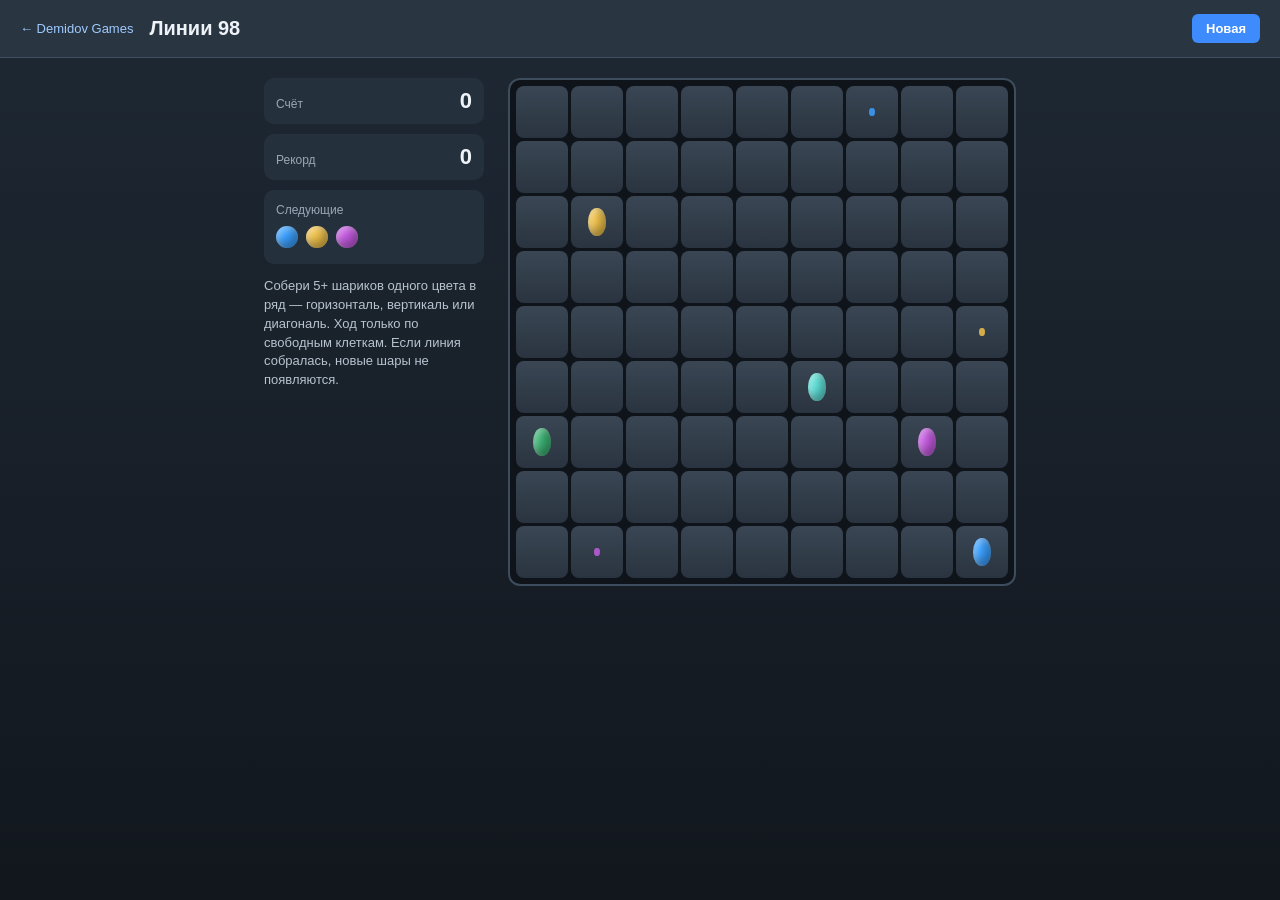
==== lines/index.html @ be08083f "feat: add Pentix and Lines 98 to the portal Pentomino tetris and classic color-lines so the catalog " ====
<!DOCTYPE html>
<html lang="ru">
<head>
  <meta charset="UTF-8" />
  <meta name="viewport" content="width=device-width, initial-scale=1, maximum-scale=1, user-scalable=no" />
  <title>Линии 98 — Demidov Games</title>
  <meta name="description" content="Классические цветные линии: 9×9, пять в ряд, шарики едут только по свободному пути." />
  <link rel="icon" href="favicon.svg" type="image/svg+xml" />
  <link rel="stylesheet" href="styles.css" />
</head>
<body>
  <header class="bar">
    <a class="home" href="/">← Demidov Games</a>
    <h1>Линии 98</h1>
    <button type="button" id="newGame">Новая</button>
  </header>

  <main class="wrap">
    <aside class="side">
      <div class="stat"><span>Счёт</span><b id="score">0</b></div>
      <div class="stat"><span>Рекорд</span><b id="best">0</b></div>
      <div class="next-box">
        <span>Следующие</span>
        <div id="next" class="next"></div>
      </div>
      <p class="help">Собери 5+ шариков одного цвета в ряд — горизонталь, вертикаль или диагональ. Ход только по свободным клеткам. Если линия собралась, новые шары не появляются.</p>
    </aside>
    <div class="board" id="board" role="grid" aria-label="Поле 9 на 9"></div>
  </main>

  <p class="toast" id="toast" hidden>Нет пути</p>
  <script src="game.js"></script>
</body>
</html>
---- lines/styles.css ----
* { box-sizing: border-box; }
html, body { margin: 0; padding: 0; }
body {
  min-height: 100vh;
  font-family: Tahoma, "Segoe UI", sans-serif;
  background: linear-gradient(180deg, #1e2833, #12171e);
  color: #eef3f8;
  -webkit-user-select: none;
  user-select: none;
}
.bar {
  display: flex;
  align-items: center;
  gap: 16px;
  padding: 14px 20px;
  background: #2a3542;
  border-bottom: 1px solid #3d4d5e;
}
.home { color: #9ecbff; text-decoration: none; font-size: 13px; }
h1 { font-size: 20px; margin: 0 auto 0 0; font-weight: 700; }
button {
  font: 700 13px Tahoma, sans-serif;
  padding: 7px 14px;
  border: 0;
  border-radius: 6px;
  background: #3d8bfd;
  color: #fff;
  cursor: pointer;
}
.wrap {
  max-width: 920px;
  margin: 0 auto;
  padding: 20px 16px 40px;
  display: flex;
  gap: 24px;
  flex-wrap: wrap;
  justify-content: center;
}
.side { width: 220px; }
.stat {
  background: #24303c;
  border-radius: 10px;
  padding: 10px 12px;
  margin-bottom: 10px;
  display: flex;
  justify-content: space-between;
  align-items: baseline;
}
.stat span { color: #9aa8b6; font-size: 12px; }
.stat b { font-size: 22px; }
.next-box {
  background: #24303c;
  border-radius: 10px;
  padding: 10px 12px;
  margin-bottom: 12px;
}
.next-box span { color: #9aa8b6; font-size: 12px; }
.next { display: flex; gap: 8px; margin-top: 8px; min-height: 28px; }
.help { font-size: 13px; line-height: 1.45; color: #b7c4d0; }

.board {
  display: grid;
  grid-template-columns: repeat(9, var(--cell, 52px));
  grid-template-rows: repeat(9, var(--cell, 52px));
  gap: 3px;
  padding: 8px;
  background: #0f141a;
  border-radius: 12px;
  box-shadow: inset 0 0 0 2px #3d4d5e;
}
.cell {
  background: linear-gradient(#3a4654, #2a3440);
  border-radius: 8px;
  display: grid;
  place-items: center;
  cursor: pointer;
  position: relative;
}
.cell.path { background: #35506c; }
.cell.goal { outline: 2px solid #9ecbff; }
.ball {
  width: 72%;
  height: 72%;
  border-radius: 50%;
  box-shadow: inset -4px -5px 8px rgba(0,0,0,.35), inset 3px 3px 6px rgba(255,255,255,.4);
}
.ball.sel { animation: bounce .45s ease-in-out infinite alternate; }
.hint {
  width: 22%;
  height: 22%;
  border-radius: 50%;
  opacity: .85;
}
@keyframes bounce { from { transform: translateY(0); } to { transform: translateY(-6px); } }

.toast {
  position: fixed;
  left: 50%;
  bottom: 24px;
  transform: translateX(-50%);
  background: #3a2a2a;
  color: #ffd0d0;
  padding: 8px 14px;
  border-radius: 8px;
  font-size: 13px;
}

@media (max-width: 640px) {
  :root { --cell: 34px; }
  .side { width: 100%; order: 2; }
  .bar { flex-wrap: wrap; }
}
@media (min-width: 641px) and (max-width: 900px) {
  :root { --cell: 44px; }
}
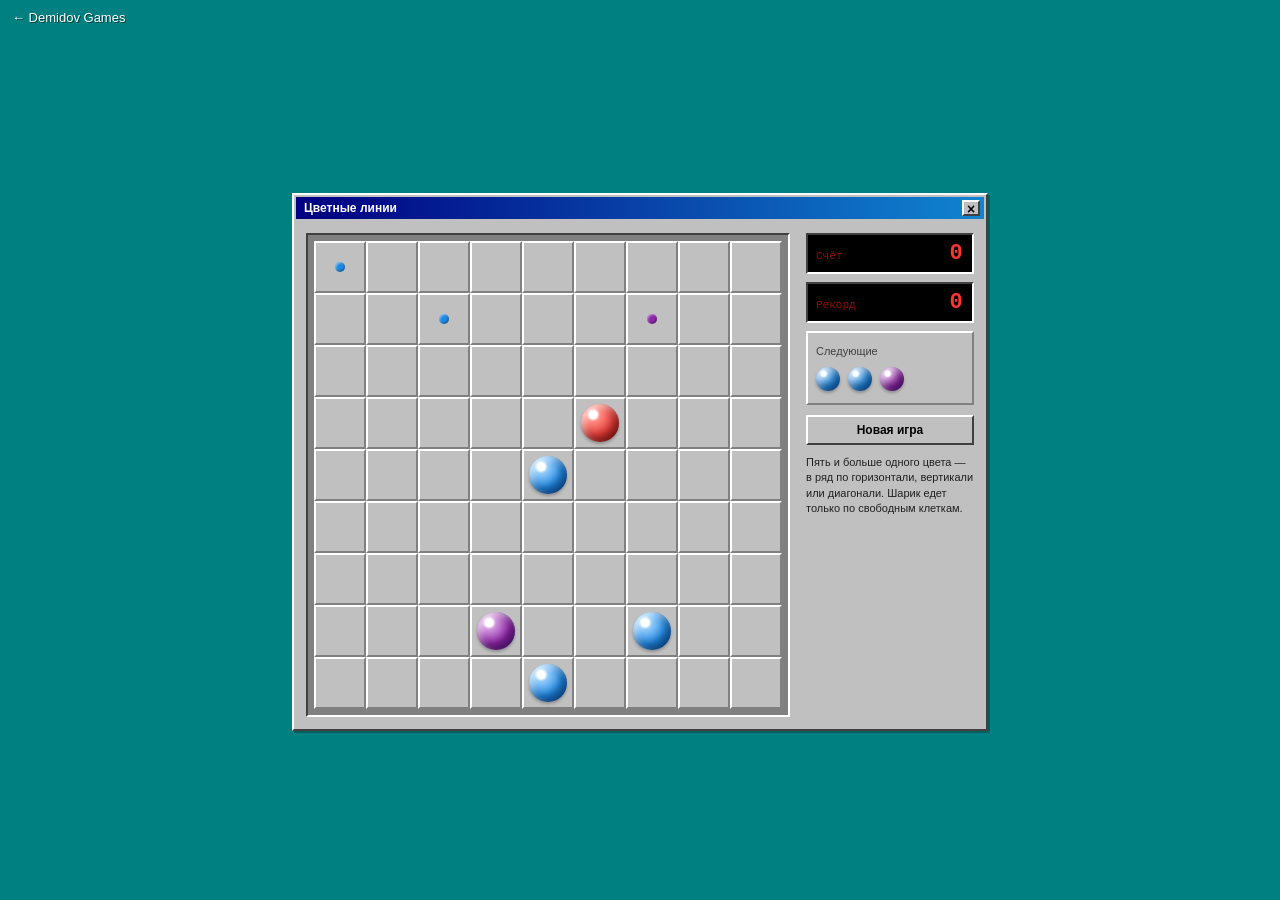
==== commit 9ab710bc: "feat: bring games closer to the originals Swap mines for pixel-perfect winmine.html, restyle Lines 9" ====
--- a/lines/index.html
+++ b/lines/index.html
@@ -4,30 +4,39 @@
   <meta charset="UTF-8" />
   <meta name="viewport" content="width=device-width, initial-scale=1, maximum-scale=1, user-scalable=no" />
   <title>Линии 98 — Demidov Games</title>
-  <meta name="description" content="Классические цветные линии: 9×9, пять в ряд, шарики едут только по свободному пути." />
+  <meta name="description" content="Цветные линии: поле 9×9, пять шариков в ряд, ход по свободному пути." />
   <link rel="icon" href="favicon.svg" type="image/svg+xml" />
   <link rel="stylesheet" href="styles.css" />
 </head>
 <body>
-  <header class="bar">
-    <a class="home" href="/">← Demidov Games</a>
-    <h1>Линии 98</h1>
-    <button type="button" id="newGame">Новая</button>
-  </header>
-
-  <main class="wrap">
-    <aside class="side">
-      <div class="stat"><span>Счёт</span><b id="score">0</b></div>
-      <div class="stat"><span>Рекорд</span><b id="best">0</b></div>
-      <div class="next-box">
-        <span>Следующие</span>
-        <div id="next" class="next"></div>
+  <a class="home" href="/">← Demidov Games</a>
+  <div class="desk">
+    <div class="win">
+      <div class="titlebar">
+        <span>Цветные линии</span>
+        <a class="x" href="/" aria-label="На портал">×</a>
       </div>
-      <p class="help">Собери 5+ шариков одного цвета в ряд — горизонталь, вертикаль или диагональ. Ход только по свободным клеткам. Если линия собралась, новые шары не появляются.</p>
-    </aside>
-    <div class="board" id="board" role="grid" aria-label="Поле 9 на 9"></div>
-  </main>
-
+      <div class="work">
+        <div class="board" id="board" role="grid" aria-label="Поле 9 на 9"></div>
+        <aside class="side">
+          <div class="lcd">
+            <span>Счёт</span>
+            <b id="score">0</b>
+          </div>
+          <div class="lcd">
+            <span>Рекорд</span>
+            <b id="best">0</b>
+          </div>
+          <div class="next-box">
+            <span>Следующие</span>
+            <div id="next" class="next"></div>
+          </div>
+          <button type="button" id="newGame">Новая игра</button>
+          <p class="help">Пять и больше одного цвета — в ряд по горизонтали, вертикали или диагонали. Шарик едет только по свободным клеткам.</p>
+        </aside>
+      </div>
+    </div>
+  </div>
   <p class="toast" id="toast" hidden>Нет пути</p>
   <script src="game.js"></script>
 </body>
--- a/lines/styles.css
+++ b/lines/styles.css
@@ -2,113 +2,175 @@
 html, body { margin: 0; padding: 0; }
 body {
   min-height: 100vh;
-  font-family: Tahoma, "Segoe UI", sans-serif;
-  background: linear-gradient(180deg, #1e2833, #12171e);
-  color: #eef3f8;
+  font-family: Tahoma, "MS Sans Serif", sans-serif;
+  background: #008080;
+  color: #000;
   -webkit-user-select: none;
   user-select: none;
 }
-.bar {
+.home {
+  position: absolute;
+  top: 10px;
+  left: 12px;
+  color: #fff;
+  text-decoration: none;
+  font-size: 13px;
+  text-shadow: 1px 1px 0 #004040;
+}
+.desk {
+  min-height: 100vh;
+  display: grid;
+  place-items: center;
+  padding: 48px 12px 24px;
+}
+.win {
+  background: #c0c0c0;
+  border: 2px solid;
+  border-color: #fff #404040 #404040 #fff;
+  box-shadow: 2px 2px 0 #0004;
+  max-width: 760px;
+}
+.titlebar {
   display: flex;
   align-items: center;
+  justify-content: space-between;
+  margin: 2px;
+  padding: 3px 4px 3px 8px;
+  background: linear-gradient(90deg, #000080, #1084d0);
+  color: #fff;
+  font: 700 12px Tahoma, sans-serif;
+}
+.titlebar .x {
+  width: 18px;
+  height: 16px;
+  display: grid;
+  place-items: center;
+  background: #c0c0c0;
+  color: #000;
+  text-decoration: none;
+  border: 2px solid;
+  border-color: #fff #404040 #404040 #fff;
+  font: 700 14px Tahoma, sans-serif;
+  line-height: 1;
+}
+.work {
+  display: flex;
   gap: 16px;
-  padding: 14px 20px;
-  background: #2a3542;
-  border-bottom: 1px solid #3d4d5e;
-}
-.home { color: #9ecbff; text-decoration: none; font-size: 13px; }
-h1 { font-size: 20px; margin: 0 auto 0 0; font-weight: 700; }
-button {
-  font: 700 13px Tahoma, sans-serif;
-  padding: 7px 14px;
-  border: 0;
-  border-radius: 6px;
-  background: #3d8bfd;
-  color: #fff;
-  cursor: pointer;
-}
-.wrap {
-  max-width: 920px;
-  margin: 0 auto;
-  padding: 20px 16px 40px;
-  display: flex;
-  gap: 24px;
+  padding: 12px;
   flex-wrap: wrap;
   justify-content: center;
 }
-.side { width: 220px; }
-.stat {
-  background: #24303c;
-  border-radius: 10px;
-  padding: 10px 12px;
-  margin-bottom: 10px;
+.board {
+  display: grid;
+  grid-template-columns: repeat(9, var(--cell, 52px));
+  grid-template-rows: repeat(9, var(--cell, 52px));
+  gap: 0;
+  padding: 6px;
+  background: #808080;
+  border: 2px solid;
+  border-color: #404040 #fff #fff #404040;
+}
+.cell {
+  background: #c0c0c0;
+  border: 2px solid;
+  border-color: #fff #808080 #808080 #fff;
+  display: grid;
+  place-items: center;
+  cursor: pointer;
+  padding: 0;
+  appearance: none;
+}
+.cell.path {
+  background: #d8d8e8;
+}
+.cell.goal {
+  border-color: #000080 #000080 #000080 #000080;
+}
+.ball {
+  width: 78%;
+  height: 78%;
+  border-radius: 50%;
+  box-shadow:
+    inset -5px -6px 8px rgba(0, 0, 0, .35),
+    inset 4px 4px 6px rgba(255, 255, 255, .55),
+    0 2px 3px rgba(0, 0, 0, .25);
+}
+.ball.c1 { background: radial-gradient(circle at 32% 28%, #fff 0 10%, #ff8a80 18%, #e53935 58%, #7f1010 100%); }
+.ball.c2 { background: radial-gradient(circle at 32% 28%, #fff 0 10%, #fff59d 18%, #fdd835 58%, #9a6b00 100%); }
+.ball.c3 { background: radial-gradient(circle at 32% 28%, #fff 0 10%, #a5d6a7 18%, #43a047 58%, #1b5e20 100%); }
+.ball.c4 { background: radial-gradient(circle at 32% 28%, #fff 0 10%, #90caf9 18%, #1e88e5 58%, #0d47a1 100%); }
+.ball.c5 { background: radial-gradient(circle at 32% 28%, #fff 0 10%, #80deea 18%, #00acc1 58%, #006064 100%); }
+.ball.c6 { background: radial-gradient(circle at 32% 28%, #fff 0 10%, #ce93d8 18%, #8e24aa 58%, #4a148c 100%); }
+.ball.c7 { background: radial-gradient(circle at 32% 28%, #fff 0 10%, #bcaaa4 18%, #6d4c41 58%, #3e2723 100%); }
+.ball.sel { animation: bounce .4s ease-in-out infinite alternate; }
+.hint {
+  width: 22%;
+  height: 22%;
+  border-radius: 50%;
+  box-shadow: inset -1px -1px 2px rgba(0,0,0,.35), inset 1px 1px 2px rgba(255,255,255,.5);
+}
+.hint.c1 { background: #e53935; }
+.hint.c2 { background: #fdd835; }
+.hint.c3 { background: #43a047; }
+.hint.c4 { background: #1e88e5; }
+.hint.c5 { background: #00acc1; }
+.hint.c6 { background: #8e24aa; }
+.hint.c7 { background: #6d4c41; }
+@keyframes bounce { from { transform: translateY(0); } to { transform: translateY(-5px); } }
+
+.side { width: 168px; }
+.lcd {
+  background: #000;
+  color: #f33;
+  border: 2px solid;
+  border-color: #404040 #fff #fff #404040;
+  padding: 6px 8px;
+  margin-bottom: 8px;
+  font-family: "Courier New", monospace;
   display: flex;
   justify-content: space-between;
   align-items: baseline;
 }
-.stat span { color: #9aa8b6; font-size: 12px; }
-.stat b { font-size: 22px; }
+.lcd span { color: #900; font-size: 11px; }
+.lcd b { font-size: 22px; letter-spacing: .06em; }
 .next-box {
-  background: #24303c;
-  border-radius: 10px;
-  padding: 10px 12px;
-  margin-bottom: 12px;
+  border: 2px solid;
+  border-color: #fff #808080 #808080 #fff;
+  padding: 8px;
+  margin-bottom: 10px;
+  background: #c0c0c0;
 }
-.next-box span { color: #9aa8b6; font-size: 12px; }
+.next-box span { font-size: 11px; color: #404040; }
 .next { display: flex; gap: 8px; margin-top: 8px; min-height: 28px; }
-.help { font-size: 13px; line-height: 1.45; color: #b7c4d0; }
-
-.board {
-  display: grid;
-  grid-template-columns: repeat(9, var(--cell, 52px));
-  grid-template-rows: repeat(9, var(--cell, 52px));
-  gap: 3px;
-  padding: 8px;
-  background: #0f141a;
-  border-radius: 12px;
-  box-shadow: inset 0 0 0 2px #3d4d5e;
+.next .ball { width: 24px; height: 24px; }
+button {
+  font: 700 12px Tahoma, sans-serif;
+  width: 100%;
+  padding: 6px;
+  background: #c0c0c0;
+  border: 2px solid;
+  border-color: #fff #404040 #404040 #fff;
+  cursor: pointer;
 }
-.cell {
-  background: linear-gradient(#3a4654, #2a3440);
-  border-radius: 8px;
-  display: grid;
-  place-items: center;
-  cursor: pointer;
-  position: relative;
-}
-.cell.path { background: #35506c; }
-.cell.goal { outline: 2px solid #9ecbff; }
-.ball {
-  width: 72%;
-  height: 72%;
-  border-radius: 50%;
-  box-shadow: inset -4px -5px 8px rgba(0,0,0,.35), inset 3px 3px 6px rgba(255,255,255,.4);
-}
-.ball.sel { animation: bounce .45s ease-in-out infinite alternate; }
-.hint {
-  width: 22%;
-  height: 22%;
-  border-radius: 50%;
-  opacity: .85;
-}
-@keyframes bounce { from { transform: translateY(0); } to { transform: translateY(-6px); } }
+button:active { border-color: #404040 #fff #fff #404040; }
+.help { font-size: 11px; line-height: 1.4; color: #202020; margin-top: 10px; }
 
 .toast {
   position: fixed;
   left: 50%;
   bottom: 24px;
   transform: translateX(-50%);
-  background: #3a2a2a;
-  color: #ffd0d0;
-  padding: 8px 14px;
-  border-radius: 8px;
-  font-size: 13px;
+  background: #c0c0c0;
+  border: 2px solid;
+  border-color: #fff #404040 #404040 #fff;
+  color: #800;
+  padding: 6px 12px;
+  font-size: 12px;
 }
 
 @media (max-width: 640px) {
-  :root { --cell: 34px; }
-  .side { width: 100%; order: 2; }
-  .bar { flex-wrap: wrap; }
+  :root { --cell: 32px; }
+  .side { width: 100%; }
 }
 @media (min-width: 641px) and (max-width: 900px) {
   :root { --cell: 44px; }
